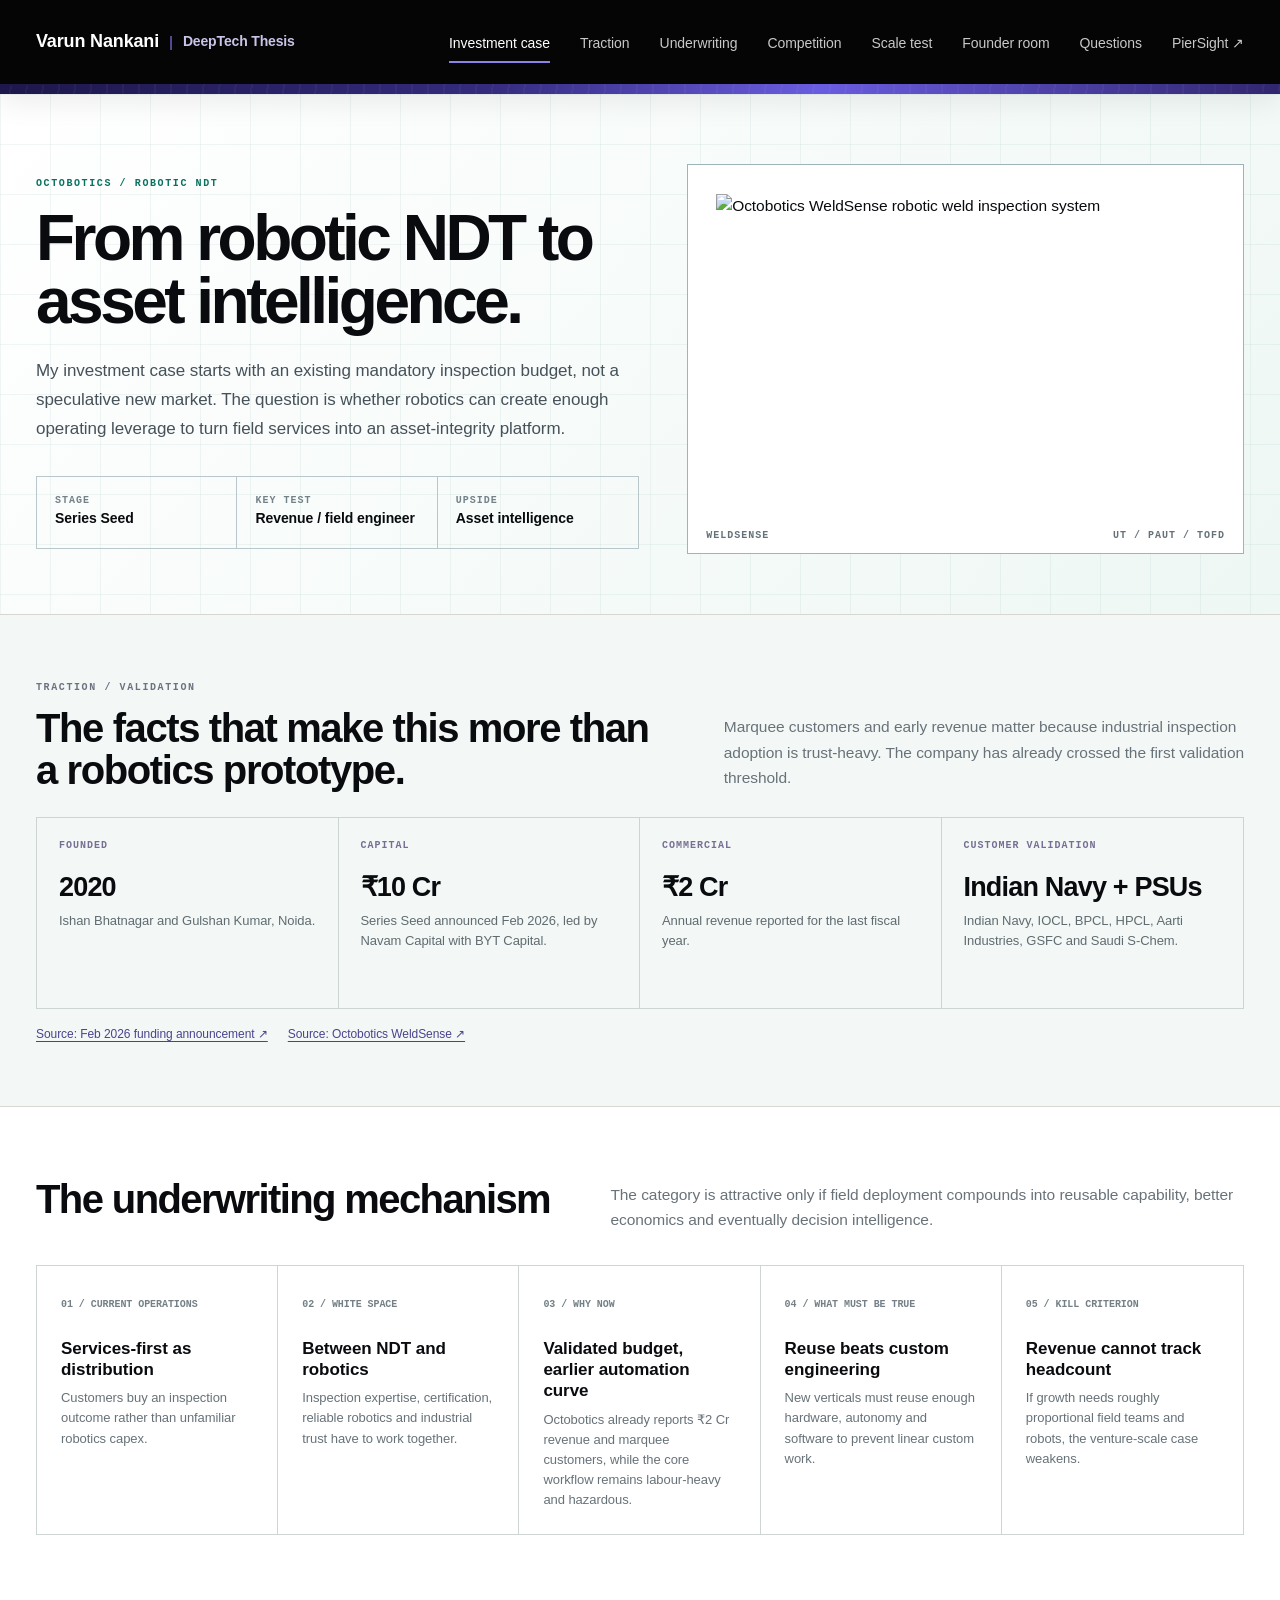
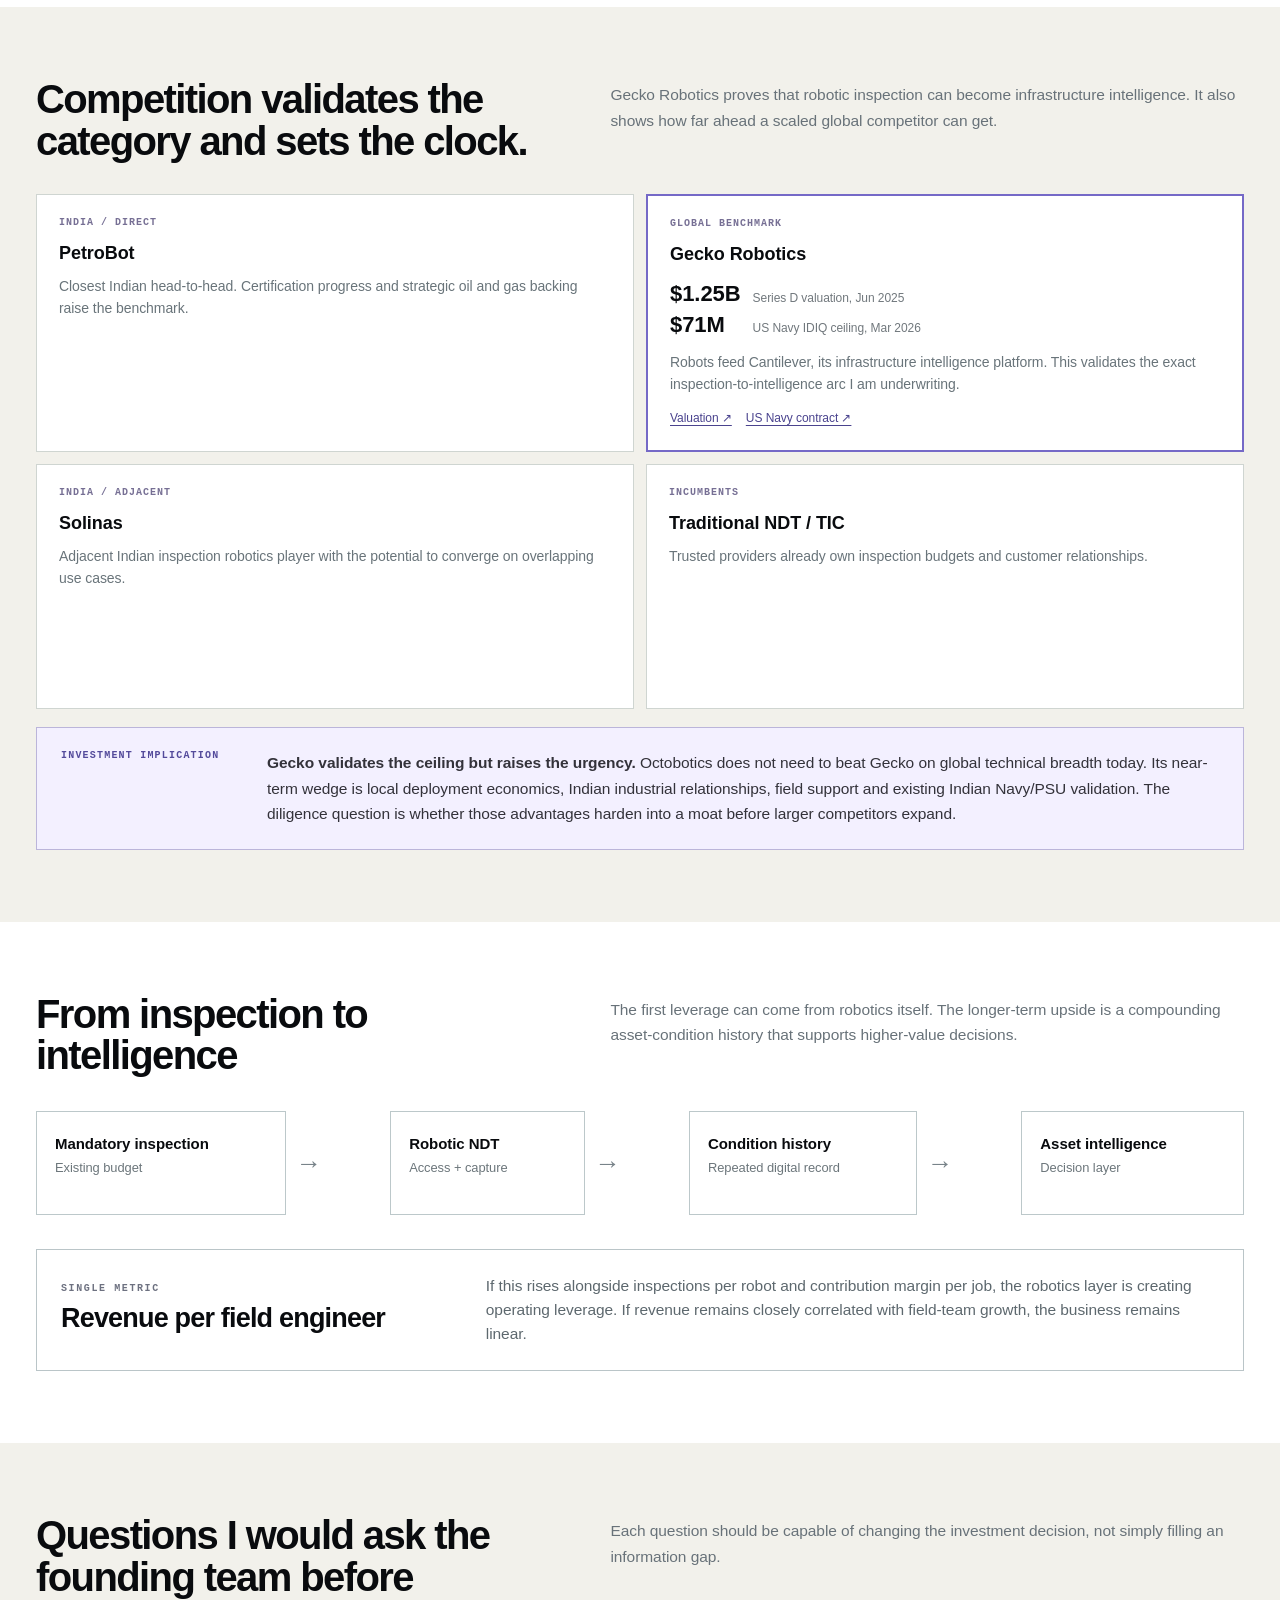
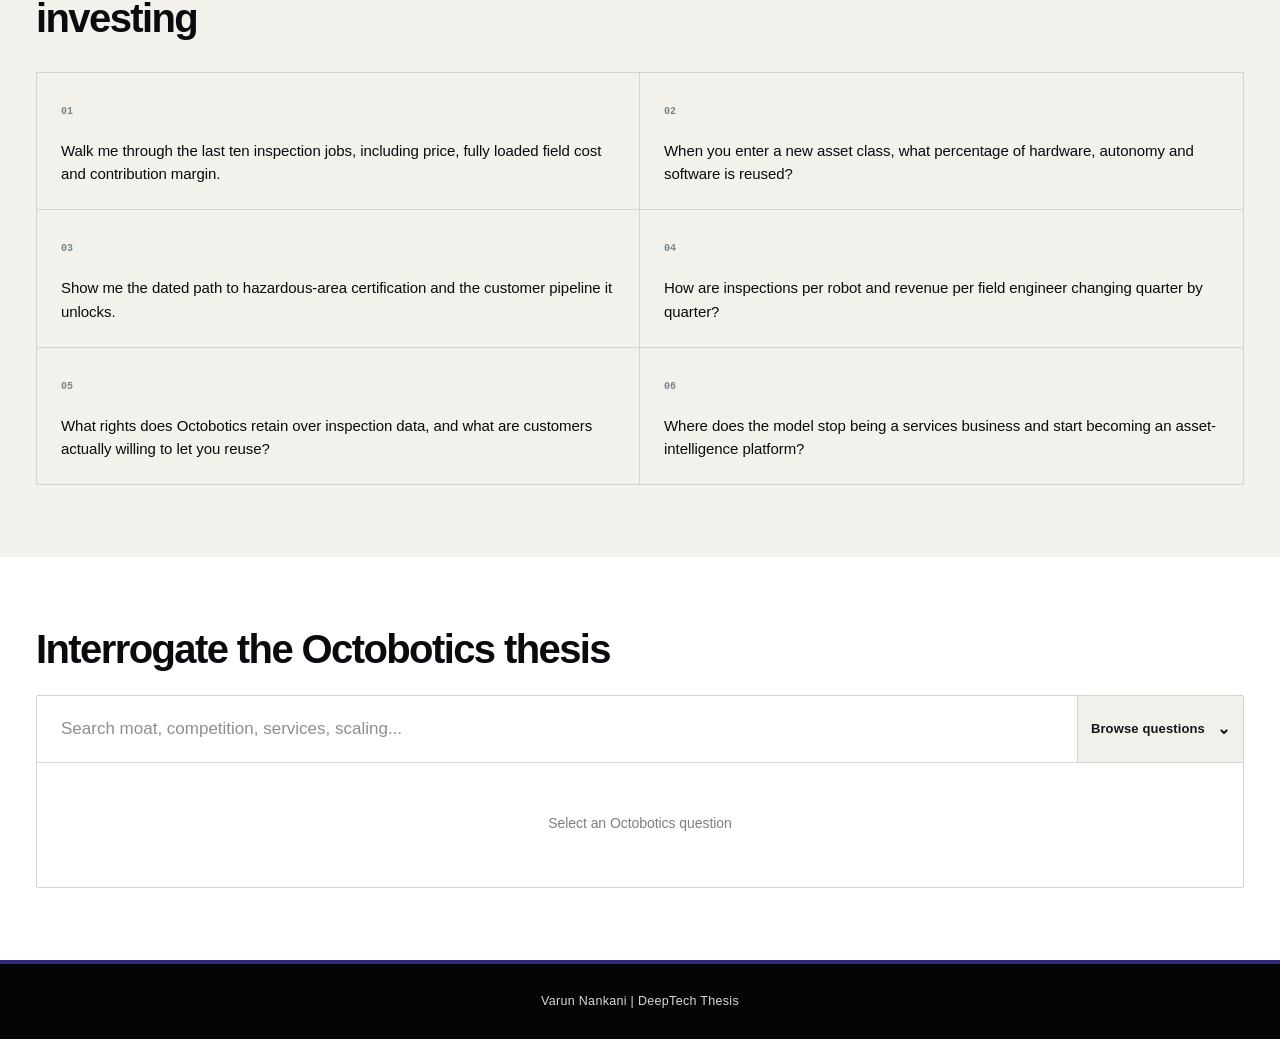
==== octobotics.html @ 7f2cd65d "v1" ====
<!doctype html><html lang="en"><head><meta charset="utf-8"><meta name="viewport" content="width=device-width,initial-scale=1"><title>Octobotics Investment Deep Dive</title><link rel="stylesheet" href="styles.css"></head><body>
<header class="company-nav thesis-nav"><div class="nav-inner"><a class="thesis-brand" href="index.html" aria-label="Homepage"><span class="brand-name">Varun Nankani</span><span class="brand-separator">|</span><span class="brand-subtitle">DeepTech Thesis</span></a><nav class="nav-links"><a href="#case">Investment case</a><a href="#proof">Traction</a><a href="#underwriting">Underwriting</a><a href="#competition">Competition</a><a href="#scale">Scale test</a><a href="#founders">Founder room</a><a href="#questions">Questions</a><a href="piersight.html">PierSight ↗</a></nav></div><div class="thesis-band" aria-hidden="true"></div></header>
<main>
<section class="company-hero octo-hero" id="case"><div class="shell company-hero-grid"><div><span class="eyebrow" style="color:#08715f">OCTOBOTICS / ROBOTIC NDT</span><h1>From robotic NDT to asset intelligence.</h1><p class="lede">My investment case starts with an existing mandatory inspection budget, not a speculative new market. The question is whether robotics can create enough operating leverage to turn field services into an asset-integrity platform.</p><div class="metric-strip"><div><span>STAGE</span><b>Series Seed</b></div><div><span>KEY TEST</span><b>Revenue / field engineer</b></div><div><span>UPSIDE</span><b>Asset intelligence</b></div></div></div><div class="product-stage"><img src="https://static.wixstatic.com/media/86ebd5_840b65d501dd47fcad5c5bcf7dd6f1ea~mv2.jpg/v1/fill/w_900,h_620,al_c,q_90,enc_avif,quality_auto/roller_1_edited.jpg" alt="Octobotics WeldSense robotic weld inspection system"><div class="caption"><span>WELDSENSE</span><span>UT / PAUT / TOFD</span></div></div></div></section>

<section class="proof-section octo-proof" id="proof"><div class="shell"><div class="proof-heading"><div><span class="section-number">TRACTION / VALIDATION</span><h2>The facts that make this more than a robotics prototype.</h2></div><p>Marquee customers and early revenue matter because industrial inspection adoption is trust-heavy. The company has already crossed the first validation threshold.</p></div><div class="proof-grid four"><article><span>FOUNDED</span><strong>2020</strong><p>Ishan Bhatnagar and Gulshan Kumar, Noida.</p></article><article><span>CAPITAL</span><strong>₹10 Cr</strong><p>Series Seed announced Feb 2026, led by Navam Capital with BYT Capital.</p></article><article><span>COMMERCIAL</span><strong>₹2 Cr</strong><p>Annual revenue reported for the last fiscal year.</p></article><article><span>CUSTOMER VALIDATION</span><strong>Indian Navy + PSUs</strong><p>Indian Navy, IOCL, BPCL, HPCL, Aarti Industries, GSFC and Saudi S-Chem.</p></article></div><div class="source-row"><a href="https://www.business-standard.com/content/press-releases-ani/ai-enabled-ndt-robotics-startup-octobotics-raises-rs-10-crore-in-series-seed-funding-to-transform-asset-integrity-across-industries-126020700010_1.html" target="_blank" rel="noreferrer">Source: Feb 2026 funding announcement ↗</a><a href="https://www.octobotics.tech/products/weldsense" target="_blank" rel="noreferrer">Source: Octobotics WeldSense ↗</a></div></div></section>

<section class="content-section" id="underwriting"><div class="shell"><div class="content-head"><h2>The underwriting mechanism</h2><p>The category is attractive only if field deployment compounds into reusable capability, better economics and eventually decision intelligence.</p></div><div class="underwrite-grid"><article><span>01 / CURRENT OPERATIONS</span><h3>Services-first as distribution</h3><p>Customers buy an inspection outcome rather than unfamiliar robotics capex.</p></article><article><span>02 / WHITE SPACE</span><h3>Between NDT and robotics</h3><p>Inspection expertise, certification, reliable robotics and industrial trust have to work together.</p></article><article><span>03 / WHY NOW</span><h3>Validated budget, earlier automation curve</h3><p>Octobotics already reports ₹2 Cr revenue and marquee customers, while the core workflow remains labour-heavy and hazardous.</p></article><article><span>04 / WHAT MUST BE TRUE</span><h3>Reuse beats custom engineering</h3><p>New verticals must reuse enough hardware, autonomy and software to prevent linear custom work.</p></article><article><span>05 / KILL CRITERION</span><h3>Revenue cannot track headcount</h3><p>If growth needs roughly proportional field teams and robots, the venture-scale case weakens.</p></article></div></div></section>

<section class="content-section alt" id="competition"><div class="shell"><div class="content-head"><h2>Competition validates the category and sets the clock.</h2><p>Gecko Robotics proves that robotic inspection can become infrastructure intelligence. It also shows how far ahead a scaled global competitor can get.</p></div><div class="competitor-grid evidence-comps"><article class="competitor-card"><span class="comp-kicker">INDIA / DIRECT</span><h3>PetroBot</h3><p>Closest Indian head-to-head. Certification progress and strategic oil and gas backing raise the benchmark.</p></article><article class="competitor-card featured-comp"><span class="comp-kicker">GLOBAL BENCHMARK</span><h3>Gecko Robotics</h3><div class="comp-stats"><b>$1.25B</b><span>Series D valuation, Jun 2025</span><b>$71M</b><span>US Navy IDIQ ceiling, Mar 2026</span></div><p>Robots feed Cantilever, its infrastructure intelligence platform. This validates the exact inspection-to-intelligence arc I am underwriting.</p><div class="mini-sources"><a href="https://www.geckorobotics.com/news/gecko-reaches-unicorn-status" target="_blank" rel="noreferrer">Valuation ↗</a><a href="https://www.geckorobotics.com/news/navy-idiq" target="_blank" rel="noreferrer">US Navy contract ↗</a></div></article><article class="competitor-card"><span class="comp-kicker">INDIA / ADJACENT</span><h3>Solinas</h3><p>Adjacent Indian inspection robotics player with the potential to converge on overlapping use cases.</p></article><article class="competitor-card"><span class="comp-kicker">INCUMBENTS</span><h3>Traditional NDT / TIC</h3><p>Trusted providers already own inspection budgets and customer relationships.</p></article></div><div class="investment-callout"><span>INVESTMENT IMPLICATION</span><p><b>Gecko validates the ceiling but raises the urgency.</b> Octobotics does not need to beat Gecko on global technical breadth today. Its near-term wedge is local deployment economics, Indian industrial relationships, field support and existing Indian Navy/PSU validation. The diligence question is whether those advantages harden into a moat before larger competitors expand.</p></div></div></section>

<section class="content-section" id="scale"><div class="shell"><div class="content-head"><h2>From inspection to intelligence</h2><p>The first leverage can come from robotics itself. The longer-term upside is a compounding asset-condition history that supports higher-value decisions.</p></div><div class="mechanism"><div class="step"><b>Mandatory inspection</b><small>Existing budget</small></div><div class="arrow">→</div><div class="step"><b>Robotic NDT</b><small>Access + capture</small></div><div class="arrow">→</div><div class="step"><b>Condition history</b><small>Repeated digital record</small></div><div class="arrow">→</div><div class="step"><b>Asset intelligence</b><small>Decision layer</small></div></div><div class="key-metric"><div><span class="section-number">SINGLE METRIC</span><strong>Revenue per field engineer</strong></div><p>If this rises alongside inspections per robot and contribution margin per job, the robotics layer is creating operating leverage. If revenue remains closely correlated with field-team growth, the business remains linear.</p></div></div></section>
<section class="content-section alt" id="founders"><div class="shell"><div class="content-head"><h2>Questions I would ask the founding team before investing</h2><p>Each question should be capable of changing the investment decision, not simply filling an information gap.</p></div><div class="founder-grid"><article><span>01</span><p>Walk me through the last ten inspection jobs, including price, fully loaded field cost and contribution margin.</p></article><article><span>02</span><p>When you enter a new asset class, what percentage of hardware, autonomy and software is reused?</p></article><article><span>03</span><p>Show me the dated path to hazardous-area certification and the customer pipeline it unlocks.</p></article><article><span>04</span><p>How are inspections per robot and revenue per field engineer changing quarter by quarter?</p></article><article><span>05</span><p>What rights does Octobotics retain over inspection data, and what are customers actually willing to let you reuse?</p></article><article><span>06</span><p>Where does the model stop being a services business and start becoming an asset-intelligence platform?</p></article></div></div></section>
<section class="content-section" id="questions"><div class="shell"><div class="company-qa-heading"><h2>Interrogate the Octobotics thesis</h2></div><div class="qa-widget company-qa octo" data-scope="Octobotics"><div class="qa-shell"><div class="qa-search-row"><input class="qa-input" placeholder="Search moat, competition, services, scaling..."><button class="browse-btn" type="button">Browse questions <span>⌄</span></button><div class="qa-dropdown" hidden><div class="qa-tabs"><button class="qa-tab active" data-filter="Octobotics">Octobotics</button></div><div class="qa-options"></div></div></div><div class="answer-panel"><div class="answer-empty">Select an Octobotics question</div></div></div></div></div></section>
</main><footer class="footer thesis-footer"><div class="shell footer-single">Varun Nankani | DeepTech Thesis</div></footer><script src="questions.js"></script><script src="app.js"></script></body></html>
---- styles.css ----
:root{
  --ink:#090b0e;
  --paper:#f5f2ec;
  --white:#ffffff;
  --line:#d8d6d0;
  --muted:#666d73;
  --k-purple:#322a78;
  --k-purple-2:#4b3fb3;
  --k-lilac:#8c82e9;
  --k-black:#050505;
  --octo:#0b8f78;
  --octo-soft:#e0f4ef;
  --pier:#3757d9;
  --pier-soft:#e9edff;
  --dark:#071015;
  --shadow:0 22px 60px rgba(12,11,20,.10)
}
*{box-sizing:border-box}
html{scroll-behavior:smooth}
body{margin:0;font-family:Inter,Arial,sans-serif;color:var(--ink);background:var(--paper);font-size:16px;line-height:1.55}
a{color:inherit;text-decoration:none}
button,input{font:inherit}
.shell{width:min(1240px,calc(100% - 64px));margin:0 auto}

/* Notebook navigation */
.site-nav,.company-nav{position:sticky;top:0;z-index:50;background:var(--k-black);color:#fff;border-bottom:0}
.nav-inner{width:min(1240px,calc(100% - 64px));margin:auto;height:90px;display:flex;align-items:center;justify-content:space-between;gap:30px}
.thesis-brand{display:flex;align-items:center;gap:10px;min-width:max-content;color:#fff;font-weight:800;letter-spacing:-.01em}
.thesis-brand .brand-name{font-size:18px}.thesis-brand .brand-separator{color:#7f73e6;font-weight:500}.thesis-brand .brand-subtitle{font-size:15px;color:#c9c5e8;font-weight:650}
.nav-links{display:flex;gap:34px;align-items:center;font-size:15px;color:rgba(255,255,255,.78)}
.nav-links a{position:relative;padding:33px 0 30px;white-space:nowrap}
.nav-links a:after{content:"";position:absolute;left:0;right:0;bottom:22px;height:2px;background:transparent;transform:scaleX(.35);transition:.2s ease}
.nav-links a:hover,.nav-links a.active{color:#fff}
.nav-links a:hover:after,.nav-links a.active:after{background:#fff;transform:scaleX(1)}
.thesis-band{height:13px;background:linear-gradient(100deg,#211b53 0%,#31266f 30%,#4f43a7 64%,#2e275f 100%);position:relative;overflow:hidden}
.thesis-band:after{content:"";position:absolute;inset:-20px;background:repeating-linear-gradient(97deg,transparent 0 14px,rgba(255,255,255,.035) 14px 16px);transform:rotate(-2deg)}

/* Homepage */
.home-page{background:#fff}
.home-hero{background:var(--k-black);color:#fff;padding:72px 0 88px;position:relative;overflow:hidden}
.home-hero:before{content:"";position:absolute;width:580px;height:580px;right:-250px;top:-220px;border-radius:50%;border:1px solid rgba(151,138,255,.25);box-shadow:0 0 0 100px rgba(74,63,179,.08),0 0 0 210px rgba(74,63,179,.035)}
.home-hero:after{content:"";position:absolute;left:-70px;bottom:-110px;width:440px;height:250px;background:linear-gradient(135deg,rgba(79,67,167,.30),rgba(79,67,167,0));transform:skewX(-22deg)}
.home-hero-inner{position:relative;z-index:2}
.home-hero-copy{display:block;margin-bottom:34px}
.home-hero-copy h1{font-size:72px;line-height:.96;letter-spacing:-.055em;margin:15px 0 0;max-width:760px}
.home-intro{margin:22px 0 0;color:#c6c5cc;font-size:17px;line-height:1.65;max-width:670px}
.eyebrow{font:700 11px/1.2 ui-monospace,SFMono-Regular,Menlo,monospace;letter-spacing:.14em;text-transform:uppercase;color:#b9b1ff}
.thesis-eyebrow{color:#aaa1ff}
.home-thesis-statement{display:grid;grid-template-columns:150px 1fr;gap:30px;align-items:start;border-top:1px solid rgba(255,255,255,.20);border-bottom:1px solid rgba(255,255,255,.20);padding:26px 0;margin:18px 0 28px}
.statement-label{font:700 11px/1.25 ui-monospace,SFMono-Regular,Menlo,monospace;letter-spacing:.14em;color:#aaa1ff}
.home-thesis-statement p{font-size:25px;line-height:1.38;letter-spacing:-.015em;margin:0;max-width:990px}

/* Question explorer */
.qa-shell{background:#fff;color:var(--ink);border:1px solid #cfcdd3;box-shadow:var(--shadow)}
.home-qa .qa-shell{border-color:rgba(255,255,255,.20);box-shadow:0 28px 80px rgba(0,0,0,.30)}
.qa-search-row{display:grid;grid-template-columns:minmax(0,1fr) 174px;position:relative;border-bottom:1px solid var(--line);min-height:64px}
.qa-search-row input{width:100%;border:0;padding:0 22px;font-size:18px;outline:0;background:#fff;color:var(--ink)}
.qa-search-row input::placeholder{color:#8c8e94}
.browse-btn{height:64px;border:0;border-left:1px solid var(--line);background:#f7f5f0;color:#15151a;font-weight:750;font-size:14px;display:flex;justify-content:center;align-items:center;gap:12px;cursor:pointer;transition:background .2s,color .2s}
.browse-btn .chevron,.browse-btn span{font-size:16px;line-height:1}
.browse-btn:hover,.browse-btn.open{background:var(--k-purple);color:#fff}
.qa-dropdown{position:absolute;top:calc(100% + 1px);left:0;right:0;z-index:25;background:#fff;border:1px solid var(--line);box-shadow:0 24px 60px rgba(0,0,0,.18);max-height:440px;overflow:hidden}
.qa-tabs{display:flex;gap:9px;padding:13px 16px;border-bottom:1px solid var(--line);background:#f7f6f2}
.qa-tab{border:1px solid #cac8c2;border-radius:999px;padding:7px 13px;background:#fff;color:#202126;font-size:12px;font-weight:750;cursor:pointer;transition:.18s ease}
.qa-tab[data-filter="Octobotics"]{border-color:#74cbb9;color:#08705f}
.qa-tab[data-filter="PierSight"]{border-color:#9babea;color:#304eba}
.qa-tab:hover{transform:translateY(-1px)}
.qa-tab.active{background:var(--k-black);color:#fff;border-color:var(--k-black)}
.qa-options{max-height:360px;overflow:auto}
.qa-option{display:grid;grid-template-columns:minmax(0,1fr) auto;gap:18px;align-items:center;padding:15px 18px;border-bottom:1px solid #eceae5;cursor:pointer;transition:background .16s ease,padding-left .16s ease}
.qa-option:hover{background:#f1eefb;padding-left:24px}
.qa-question{font-size:14px;font-weight:680;line-height:1.4}
.tags{display:flex;gap:7px;justify-content:flex-end;flex-wrap:wrap}
.tag{border-radius:999px;padding:4px 9px;font-size:10px;font-weight:800;letter-spacing:.08em;text-transform:uppercase;white-space:nowrap}
.tag.octo{background:var(--octo-soft);color:#08715f;border:1px solid #78cbbb}
.tag.pier{background:var(--pier-soft);color:#304ec3;border:1px solid #9dadf2}
.answer-panel{min-height:190px;padding:30px 30px 34px;background:#fff}
.answer-empty{height:120px;display:grid;place-items:center;color:#80848a;text-align:center;font-size:14px}
.answer-card{max-width:980px}
.answer-card h3{font-size:23px;line-height:1.28;margin:0 0 15px;letter-spacing:-.02em}
.answer-card p{font-size:16px;line-height:1.72;margin:0;color:#30343a}
.answer-tags{margin:0 0 14px;justify-content:flex-start}
.no-results{padding:22px;color:var(--muted);font-size:14px}

/* Homepage sections */
.section{padding:86px 0}
.section-head{display:grid;grid-template-columns:1.05fr .95fr;gap:70px;align-items:end;margin-bottom:38px}
.section-number{font:700 11px/1.2 ui-monospace,SFMono-Regular,Menlo,monospace;letter-spacing:.13em;color:#6d7180}
.section-head h2{font-size:48px;line-height:1.02;letter-spacing:-.045em;margin:11px 0 0;max-width:650px}
.section-head p{margin:0 0 3px;color:#636970;max-width:540px;font-size:16px;line-height:1.62}
.thesis-theme{background:#fff}
.thesis-theme .section-number{color:var(--k-purple-2)}
.thesis-grid{display:grid;grid-template-columns:repeat(4,1fr);border:1px solid #dad8d2;background:#fff}
.thesis-box{padding:30px 28px;min-height:270px;border-right:1px solid #dad8d2;transition:transform .22s ease,background .22s ease,color .22s ease,box-shadow .22s ease}
.thesis-box:last-child{border-right:0}
.thesis-box:hover{background:var(--k-purple);color:#fff;transform:translateY(-7px);box-shadow:0 22px 50px rgba(50,42,120,.22);z-index:2}
.thesis-box>span{font:700 11px ui-monospace,SFMono-Regular,Menlo,monospace;color:#7a7883}
.thesis-box h3{font-size:21px;line-height:1.2;margin:42px 0 14px}
.thesis-box p{font-size:14px;line-height:1.58;color:#676b71;margin:0}
.thesis-box:hover p,.thesis-box:hover>span{color:#e5e1ff}
.deep-section{background:#f4f1ea;border-top:1px solid #dedbd3}
.deep-section .section-number{color:#5e5b68}
.deep-grid{display:grid;grid-template-columns:1fr 1fr;gap:20px}
.deep-card{min-height:390px;border:1px solid #d3d0c8;padding:32px;display:flex;flex-direction:column;position:relative;overflow:hidden;box-shadow:0 16px 42px rgba(20,18,28,.06);transition:transform .24s ease,box-shadow .24s ease,border-color .24s ease}
.deep-card:hover{transform:translateY(-7px);box-shadow:0 28px 70px rgba(20,18,28,.14)}
.deep-card.octo{background:linear-gradient(135deg,#fff 0%,#eef7f4 100%)}
.deep-card.octo:hover{border-color:#69bba9}
.deep-card.pier{background:#09151d;color:#fff;border-color:#172b36}
.deep-card.pier:hover{border-color:#6680eb}
.deep-card-top{display:flex;align-items:center;justify-content:space-between;gap:16px;position:relative;z-index:2}
.deep-card-copy{margin-top:auto;margin-bottom:auto;position:relative;z-index:2;padding:45px 0 35px}
.deep-card h3{font-size:44px;line-height:1;letter-spacing:-.045em;margin:0 0 16px}
.deep-card p{max-width:520px;font-size:16px;line-height:1.62;margin:0}
.deep-card .open-link{border-top:1px solid currentColor;padding-top:16px;display:flex;justify-content:space-between;gap:20px;font-weight:750;position:relative;z-index:2}
.deep-card.octo:after{content:"";position:absolute;width:290px;height:290px;border:1px solid rgba(11,143,120,.24);border-radius:50%;right:-88px;top:-80px;box-shadow:0 0 0 58px rgba(11,143,120,.035)}
.deep-card.pier:after{content:"";position:absolute;width:330px;height:330px;border:1px solid rgba(98,128,235,.35);border-radius:50%;right:-90px;top:-115px;box-shadow:0 0 0 76px rgba(98,128,235,.04)}

/* Company pages */
.company-hero{padding:76px 0 64px;background:#fff;border-bottom:1px solid var(--line)}
.company-hero-grid{display:grid;grid-template-columns:1.04fr .96fr;gap:48px;align-items:center}
.company-hero h1{font-size:58px;line-height:.98;letter-spacing:-.055em;margin:14px 0 24px}
.company-hero .lede{font-size:18px;line-height:1.7;color:#465159}
.metric-strip{display:grid;grid-template-columns:repeat(3,1fr);border:1px solid #bac7ca;margin-top:32px}
.metric-strip div{padding:18px;border-right:1px solid #bac7ca;transition:background .2s ease}
.metric-strip div:last-child{border-right:0}
.metric-strip div:hover{background:rgba(255,255,255,.72)}
.metric-strip span{display:block;font:700 10px ui-monospace,SFMono-Regular,Menlo,monospace;letter-spacing:.1em;color:#738188}
.metric-strip b{font-size:14px}
.octo-hero{background:linear-gradient(130deg,#fff,#eef7f4);position:relative;overflow:hidden}
.octo-hero:before{content:"";position:absolute;inset:0;background-image:linear-gradient(rgba(20,111,98,.06) 1px,transparent 1px),linear-gradient(90deg,rgba(20,111,98,.06) 1px,transparent 1px);background-size:50px 50px}
.octo-hero .company-hero-grid{position:relative;z-index:1}
.product-stage{background:#fff;border:1px solid #9fb3b8;min-height:390px;padding:28px;display:grid;place-items:center;position:relative;overflow:hidden}
.product-stage img{width:100%;height:330px;object-fit:contain;object-position:center;filter:saturate(.94)}
.product-stage .caption{position:absolute;left:18px;right:18px;bottom:12px;display:flex;justify-content:space-between;font:700 10px ui-monospace,SFMono-Regular,Menlo,monospace;letter-spacing:.1em;color:#647178}
.pier-hero{background:#07141c;color:#fff;position:relative;overflow:hidden}
.pier-hero:before{content:"";position:absolute;inset:0;background-image:linear-gradient(rgba(255,255,255,.035) 1px,transparent 1px),linear-gradient(90deg,rgba(255,255,255,.035) 1px,transparent 1px);background-size:52px 52px}
.pier-orbit{height:390px;position:relative}
.pier-orbit:before,.pier-orbit:after{content:"";position:absolute;border:1px solid rgba(70,194,255,.38);border-radius:50%;inset:12%}
.pier-orbit:after{inset:28%;box-shadow:0 0 70px rgba(49,87,255,.18)}
.pier-orbit .dot{position:absolute;width:14px;height:14px;border-radius:50%;background:#63d5ff;left:28%;top:36%;box-shadow:0 0 22px #63d5ff}
.content-section{padding:72px 0;background:#fff}
.content-section.alt{background:#f2f1eb}
.content-section.dark{background:#0b1114;color:#fff}
.content-head{display:grid;grid-template-columns:.9fr 1.1fr;gap:56px;align-items:start;margin-bottom:32px}
.content-head h2,.company-qa-heading h2{font-size:40px;line-height:1.04;letter-spacing:-.04em;margin:0}
.content-head p{margin:3px 0 0;color:#687279;line-height:1.65}
.dark .content-head p{color:#b3bfc5}
.underwrite-grid{display:grid;grid-template-columns:repeat(5,1fr);border:1px solid #cfd5d1}
.underwrite-grid article{padding:24px;min-height:220px;border-right:1px solid #cfd5d1;transition:transform .2s ease,background .2s ease,box-shadow .2s ease}
.underwrite-grid article:last-child{border-right:0}
.underwrite-grid article:hover{transform:translateY(-5px);background:#f4f8f7;box-shadow:0 18px 42px rgba(8,16,19,.10);z-index:2}
.underwrite-grid span{font:700 10px ui-monospace,SFMono-Regular,Menlo,monospace;color:#748086}
.underwrite-grid h3{font-size:17px;line-height:1.25;margin:24px 0 8px}
.underwrite-grid p{font-size:13px;color:#677278;margin:0}
.dark .underwrite-grid{border-color:#344047}
.dark .underwrite-grid article{border-color:#344047}
.dark .underwrite-grid article:hover{background:#111d23;box-shadow:0 18px 42px rgba(0,0,0,.28)}
.dark .underwrite-grid p{color:#b7c1c6}
.competitor-grid{display:grid;grid-template-columns:repeat(2,1fr);gap:12px}
.competitor-card{border:1px solid #cfd5d1;padding:22px;background:#fff;transition:transform .2s ease,border-color .2s ease,box-shadow .2s ease}
.competitor-card:hover{transform:translateY(-4px);border-color:#9995ab;box-shadow:0 16px 38px rgba(10,12,15,.10)}
.competitor-card h3{margin:0 0 8px;font-size:18px}
.competitor-card p{margin:0;color:#69747a;font-size:14px}
.mechanism{display:grid;grid-template-columns:repeat(7,auto);align-items:center;gap:10px;margin:34px 0}
.mechanism .step{border:1px solid #bcc8ca;background:#fff;padding:20px 18px;min-height:104px;transition:transform .2s ease,box-shadow .2s ease,border-color .2s ease}
.mechanism .step:hover{transform:translateY(-4px);box-shadow:0 15px 35px rgba(8,16,19,.10);border-color:#8ca1a6}
.mechanism .step b{display:block;font-size:15px}
.mechanism .step small{color:#6c767b}
.mechanism .arrow{font-size:26px;color:#788389}
.key-metric{display:grid;grid-template-columns:.7fr 1.3fr;gap:30px;border:1px solid #bac5c8;padding:24px;background:#fff}
.key-metric strong{display:block;font-size:27px;letter-spacing:-.03em}
.key-metric p{margin:0;color:#5d686e}
.founder-grid{display:grid;grid-template-columns:repeat(2,1fr);border:1px solid #cfd5d1}
.founder-grid article{padding:24px;border-right:1px solid #cfd5d1;border-bottom:1px solid #cfd5d1;min-height:135px;transition:background .2s ease,transform .2s ease,box-shadow .2s ease}
.founder-grid article:hover{background:#f4f1fb;transform:translateY(-3px);box-shadow:0 14px 34px rgba(23,20,42,.08);z-index:2}
.founder-grid article:nth-child(2n){border-right:0}
.founder-grid article:nth-last-child(-n+2){border-bottom:0}
.founder-grid span{font:700 10px ui-monospace,SFMono-Regular,Menlo,monospace;color:#7a858a}
.founder-grid p{margin:18px 0 0;font-size:15px}
.company-qa-heading{margin-bottom:24px}
.company-qa{margin-top:0}
.company-qa .qa-shell{margin-top:0;border:1px solid #cfd5d1;box-shadow:none}
.dark .company-qa .qa-shell{border-color:#344047}

/* Footer */
.footer{padding:30px 0;border-top:1px solid var(--line);font-size:13px;color:#666a70;background:#f4f1ea}
.thesis-footer{background:var(--k-black);color:#d8d7dd;border-top:3px solid var(--k-purple)}
.footer-single{text-align:center;letter-spacing:.01em}

@media(max-width:980px){
  .nav-inner{height:auto;min-height:82px;flex-wrap:wrap;padding:14px 0}.nav-links{gap:18px;font-size:12px;overflow:auto}.nav-links a{padding:10px 0 13px}.nav-links a:after{bottom:5px}
  .home-hero-copy,.section-head,.company-hero-grid,.content-head{grid-template-columns:1fr;gap:26px}.home-intro{justify-self:start}.home-hero-copy h1{font-size:54px}.home-thesis-statement{grid-template-columns:1fr}.thesis-grid,.underwrite-grid{grid-template-columns:1fr}.thesis-box,.underwrite-grid article{border-right:0;border-bottom:1px solid var(--line)}.thesis-box:last-child,.underwrite-grid article:last-child{border-bottom:0}.deep-grid{grid-template-columns:1fr}.company-hero h1{font-size:46px}.mechanism{grid-template-columns:1fr}.mechanism .arrow{transform:rotate(90deg);justify-self:center}.key-metric{grid-template-columns:1fr}
}
@media(max-width:700px){
  .shell,.nav-inner{width:min(100% - 32px,1240px)}.thesis-brand .brand-name{font-size:16px}.thesis-brand .brand-subtitle{font-size:13px}.home-hero{padding:52px 0 64px}.home-hero-copy h1{font-size:46px}.home-thesis-statement p{font-size:20px}.qa-search-row{grid-template-columns:1fr 128px}.browse-btn{font-size:12px}.section{padding:64px 0}.section-head h2{font-size:39px}.deep-card h3{font-size:36px}.founder-grid{grid-template-columns:1fr}.founder-grid article,.founder-grid article:nth-child(2n),.founder-grid article:nth-last-child(-n+2){border-right:0;border-bottom:1px solid #cfd5d1}.founder-grid article:last-child{border-bottom:0}.metric-strip{grid-template-columns:1fr}.metric-strip div{border-right:0;border-bottom:1px solid #bac7ca}.metric-strip div:last-child{border-bottom:0}
}


/* V10 homepage compare layer */
.home-compare-grid{display:grid;grid-template-columns:1fr 1fr;gap:20px;margin-top:24px}
.home-company-card{border:1px solid #d8d6d0;background:#fff;overflow:visible;transition:transform .22s ease,box-shadow .22s ease,border-color .22s ease}
.home-company-card:hover{transform:translateY(-6px);box-shadow:0 18px 42px rgba(8,16,19,.10)}
.home-company-card.octo-card{background:linear-gradient(180deg,#ffffff 0%,#f3fbf8 100%);border-color:#c7ddd7}
.home-company-card.pier-card{background:linear-gradient(180deg,#0d1820 0%,#101f28 100%);border-color:#324650;color:#fff}
.home-company-head{padding:24px 24px 0}
.home-company-head h3{font-size:28px;line-height:1.08;letter-spacing:-.03em;margin:14px 0 10px}
.home-company-head p{margin:0 0 22px;color:#687177;font-size:14px;line-height:1.6;max-width:540px}
.pier-card .home-company-head p{color:#b9c6cd}
.rubric-grid{display:grid;grid-template-columns:repeat(3,1fr);border-top:1px solid rgba(0,0,0,.08)}
.rubric-grid>div{padding:22px 24px;border-right:1px solid rgba(0,0,0,.08);transition:background .2s ease,transform .2s ease}
.rubric-grid>div:last-child{border-right:0}
.octo-card .rubric-grid>div:hover{background:#eaf7f2;transform:translateY(-2px)}
.pier-card .rubric-grid{border-top-color:#31454e}
.pier-card .rubric-grid>div{border-right-color:#31454e}
.pier-card .rubric-grid>div:hover{background:#132630;transform:translateY(-2px)}
.rubric-grid span,.evidence-ribbon span,.proof-grid span,.comp-kicker,.dated-grid>article>span{display:block;font:700 10px ui-monospace,SFMono-Regular,Menlo,monospace;letter-spacing:.10em;color:#766f94;text-transform:uppercase}
.pier-card .rubric-grid span{color:#78dbff}
.octo-card .rubric-grid span{color:#0b8f78}
.rubric-grid b{display:block;font-size:23px;line-height:1.15;margin:10px 0 8px;letter-spacing:-.025em}
.rubric-grid small{display:block;font-size:13px;line-height:1.5;color:#697077}
.pier-card .rubric-grid small{color:#c0c9cf}

/* V9 diligence evidence layer */
.evidence-ribbon{display:grid;grid-template-columns:repeat(3,1fr);margin-top:22px;border:1px solid #d8d6d0;background:#fbfaf7}
.evidence-ribbon>div{padding:18px 20px;border-right:1px solid #d8d6d0;border-bottom:1px solid #d8d6d0;transition:.2s ease}
.evidence-ribbon>div:nth-child(3n){border-right:0}.evidence-ribbon>div:nth-last-child(-n+3){border-bottom:0}
.evidence-ribbon>div:hover{background:#f0edff;transform:translateY(-3px);box-shadow:0 12px 30px rgba(50,42,120,.10);z-index:2}
.evidence-ribbon span,.proof-grid span,.comp-kicker,.dated-grid>article>span{display:block;font:700 10px ui-monospace,SFMono-Regular,Menlo,monospace;letter-spacing:.10em;color:#766f94}
.evidence-ribbon b{display:block;font-size:18px;margin:5px 0 2px}.evidence-ribbon small{color:#6a6e74;font-size:12px}
.deep-proof{display:flex;gap:8px;flex-wrap:wrap;margin:0 0 20px;position:relative;z-index:2}
.deep-proof span{font-size:11px;border:1px solid currentColor;padding:6px 9px;opacity:.88}.deep-proof b{font-weight:850}
.proof-section{padding:58px 0 62px;background:#f8f7f3;border-bottom:1px solid #d9d7d2}
.pier-proof{background:#0e1820;color:#fff;border-color:#293842}.octo-proof{background:#f3f8f6}
.proof-heading{display:grid;grid-template-columns:1.1fr .9fr;gap:52px;align-items:end;margin-bottom:26px}
.proof-heading h2{font-size:38px;line-height:1.05;letter-spacing:-.035em;margin:10px 0 0}.proof-heading p{margin:0;color:#687279;line-height:1.65}.pier-proof .proof-heading p{color:#b9c7ce}
.proof-grid{display:grid;border:1px solid #cdd5d1}.proof-grid.four{grid-template-columns:repeat(4,1fr)}.proof-grid.five{grid-template-columns:repeat(5,1fr)}
.proof-grid article{padding:22px;min-height:190px;border-right:1px solid #cdd5d1;transition:.2s ease}.proof-grid article:last-child{border-right:0}.proof-grid article:hover{transform:translateY(-5px);background:#fff;box-shadow:0 18px 42px rgba(8,16,19,.10);z-index:2}
.proof-grid strong{display:block;font-size:28px;line-height:1.05;margin:22px 0 10px;letter-spacing:-.03em}.proof-grid p{font-size:13px;line-height:1.5;color:#606b70;margin:0}
.pier-proof .proof-grid{border-color:#34464f}.pier-proof .proof-grid article{border-color:#34464f}.pier-proof .proof-grid article:hover{background:#13242d}.pier-proof .proof-grid p{color:#b7c5cb}.pier-proof .proof-grid span{color:#64d8ff}
.source-row{display:flex;gap:20px;flex-wrap:wrap;margin-top:16px}.source-row a,.mini-sources a,.dated-grid a,.target-panel>a{font-size:12px;text-decoration:underline;text-underline-offset:3px;color:#4a438e}.pier-proof .source-row a{color:#7ddfff}
.evidence-comps .competitor-card{min-height:245px}.featured-comp{border-width:2px;border-color:#7569c7}.comp-kicker{margin-bottom:12px}.comp-stats{display:grid;grid-template-columns:auto 1fr;gap:4px 12px;margin:12px 0 14px}.comp-stats b{font-size:22px;line-height:1.2}.comp-stats span{font-size:12px;color:#71787d;align-self:end}.mini-sources{display:flex;gap:14px;flex-wrap:wrap;margin-top:14px}
.investment-callout{margin-top:18px;border:1px solid #bbb5da;background:#f3f0ff;padding:22px 24px;display:grid;grid-template-columns:180px 1fr;gap:26px}.investment-callout span{font:700 10px ui-monospace,SFMono-Regular,Menlo,monospace;letter-spacing:.12em;color:#534a9b}.investment-callout p{margin:0;line-height:1.65;color:#33323a}
.policy-section{background:#f6f4ef}.dated-grid{display:grid;grid-template-columns:repeat(4,1fr);border:1px solid #d4d1c9}.dated-grid article{padding:24px;border-right:1px solid #d4d1c9;min-height:250px;transition:.2s ease}.dated-grid article:last-child{border-right:0}.dated-grid article:hover{transform:translateY(-5px);background:#fff;box-shadow:0 18px 42px rgba(8,16,19,.09);z-index:2}.dated-grid h3{font-size:18px;line-height:1.25;margin:25px 0 9px}.dated-grid p{font-size:13px;color:#626b71;line-height:1.55}.dated-grid a{display:inline-block;margin-top:10px}
.target-panel{margin-top:20px;background:#09151d;color:#fff;padding:25px 27px;display:grid;grid-template-columns:1fr 1.4fr auto;gap:28px;align-items:center}.target-panel h3{margin:7px 0 0;font-size:20px}.target-stats{display:grid;grid-template-columns:repeat(4,1fr);gap:10px}.target-stats span{font-size:11px;color:#bdd0d9;border-left:1px solid #39505a;padding-left:12px}.target-stats b{display:block;font-size:22px;color:#fff}.target-panel>a{color:#75ddff;white-space:nowrap}
@media(max-width:980px){.home-compare-grid{grid-template-columns:1fr}.rubric-grid{grid-template-columns:1fr 1fr 1fr}.evidence-ribbon{grid-template-columns:1fr 1fr}.evidence-ribbon>div:nth-child(3n){border-right:1px solid #d8d6d0}.evidence-ribbon>div:nth-child(2n){border-right:0}.evidence-ribbon>div:nth-last-child(-n+3){border-bottom:1px solid #d8d6d0}.evidence-ribbon>div:nth-last-child(-n+2){border-bottom:0}.proof-heading{grid-template-columns:1fr}.proof-grid.four,.proof-grid.five,.dated-grid{grid-template-columns:1fr 1fr}.proof-grid article,.dated-grid article{border-bottom:1px solid #cdd5d1}.proof-grid article:nth-child(2n),.dated-grid article:nth-child(2n){border-right:0}.target-panel{grid-template-columns:1fr}.investment-callout{grid-template-columns:1fr}}
@media(max-width:700px){.home-compare-grid,.evidence-ribbon,.proof-grid.four,.proof-grid.five,.dated-grid{grid-template-columns:1fr}.rubric-grid{grid-template-columns:1fr}.evidence-ribbon>div,.evidence-ribbon>div:nth-child(2n),.evidence-ribbon>div:nth-child(3n),.proof-grid article,.dated-grid article{border-right:0}.evidence-ribbon>div:nth-last-child(-n+2){border-bottom:1px solid #d8d6d0}.evidence-ribbon>div:last-child,.proof-grid article:last-child,.dated-grid article:last-child{border-bottom:0}.target-stats{grid-template-columns:1fr 1fr}.proof-heading h2{font-size:32px}}

/* V11 visual polish */
:root{
  --k-purple-deep:#211a55;
  --k-purple-glow:#6557d8;
  --k-cream:#f6f3ed;
  --octo-deep:#086c5c;
  --pier-cyan:#6bd8ff;
}

body{font-size:15.5px;letter-spacing:-.004em}
.shell{width:min(1280px,calc(100% - 72px))}

/* Navigation refinement */
.site-nav,.company-nav{box-shadow:0 8px 28px rgba(0,0,0,.08)}
.nav-inner{width:min(1280px,calc(100% - 72px));height:84px}
.thesis-brand .brand-name{font-size:18px}.thesis-brand .brand-subtitle{font-size:14px}
.nav-links{gap:30px;font-size:14px}
.nav-links a{padding:30px 0 27px}
.nav-links a:after{bottom:18px;height:2px;background:transparent}
.nav-links a:hover:after,.nav-links a.active:after{background:var(--k-lilac)}
.thesis-band{height:10px;background:linear-gradient(95deg,#1d174b 0%,#342b7d 38%,#6a5ce0 64%,#30266e 100%)}

/* Hero refinement */
.home-hero{padding:68px 0 78px;background:
  radial-gradient(circle at 86% 15%,rgba(104,88,221,.20),transparent 24%),
  radial-gradient(circle at 8% 95%,rgba(68,54,156,.16),transparent 28%),
  #050505}
.home-hero:before{width:520px;height:520px;right:-210px;top:-220px;border-color:rgba(170,160,255,.20);box-shadow:0 0 0 92px rgba(74,63,179,.06),0 0 0 190px rgba(74,63,179,.025)}
.home-hero:after{opacity:.55}
.home-hero-copy{margin-bottom:30px;max-width:900px}
.home-hero-copy h1{font-size:clamp(56px,6vw,82px);line-height:.94;letter-spacing:-.06em;margin-top:18px}
.home-intro{font-size:16px;max-width:720px;color:#c8c6d0;line-height:1.68}
.eyebrow{font-size:10px;letter-spacing:.16em}
.home-thesis-statement{grid-template-columns:140px 1fr;padding:23px 0;margin:12px 0 26px;border-color:rgba(255,255,255,.16)}
.home-thesis-statement p{font-size:24px;line-height:1.4;max-width:1030px}
.statement-label{padding-top:5px;color:#b8b0ff}

/* Question explorer feels like an investment console */
.home-qa{position:relative}
.home-qa:before{content:"";position:absolute;inset:-1px;border:1px solid rgba(160,148,255,.20);pointer-events:none;transform:translate(7px,7px);z-index:-1}
.qa-shell{border-radius:2px}
.home-qa .qa-shell{box-shadow:0 26px 72px rgba(0,0,0,.32)}
.qa-search-row{grid-template-columns:minmax(0,1fr) 166px;min-height:66px}
.qa-search-row input{font-size:17px;padding:0 24px}
.browse-btn{height:66px;background:#f2f0eb;font-size:13px;letter-spacing:.01em}
.browse-btn:hover,.browse-btn.open{background:var(--k-purple);color:#fff}
.qa-dropdown{border-top:0;box-shadow:0 30px 70px rgba(0,0,0,.22)}
.qa-option{padding:14px 18px}
.qa-option:hover{background:#f1eefb;padding-left:22px}
.answer-panel{min-height:120px;padding:26px 28px 28px}
.answer-empty{height:70px;color:#7d7f86}
.answer-card h3{font-size:22px}
.answer-card p{font-size:15px}

/* Section hierarchy */
.section{padding:82px 0}
.section-head{grid-template-columns:1.1fr .9fr;gap:90px;margin-bottom:34px}
.section-number{font-size:10px;letter-spacing:.16em}
.section-head h2{font-size:clamp(42px,4vw,54px);line-height:.98;max-width:720px}
.section-head p{font-size:15px;line-height:1.68;max-width:520px}
.thesis-theme{position:relative;overflow:hidden}
.thesis-theme:before{content:"";position:absolute;right:-160px;top:80px;width:420px;height:420px;border:1px solid rgba(75,63,179,.07);border-radius:50%;box-shadow:0 0 0 74px rgba(75,63,179,.025)}

/* Common thesis cards */
.thesis-grid{position:relative;z-index:2;border-color:#d7d4cc;box-shadow:0 16px 44px rgba(24,20,42,.035)}
.thesis-box{padding:28px 27px;min-height:255px;position:relative;overflow:hidden;isolation:isolate}
.thesis-box:after{content:"";position:absolute;left:0;bottom:0;width:100%;height:4px;background:var(--k-purple);transform:scaleX(0);transform-origin:left;transition:transform .24s ease;z-index:-1}
.thesis-box:hover{background:#30286f;transform:translateY(-6px);box-shadow:0 20px 46px rgba(50,42,120,.20)}
.thesis-box:hover:after{transform:scaleX(1)}
.thesis-box h3{font-size:20px;margin:38px 0 13px}
.thesis-box p{font-size:13.5px;line-height:1.62}

/* Two-company comparison, same rubric and distinct identities */
.home-compare-grid{gap:18px;margin-top:28px;align-items:stretch}
.home-company-card{position:relative;box-shadow:0 14px 34px rgba(17,17,25,.055);display:flex;flex-direction:column;min-width:0}
.home-company-card:before{content:"";position:absolute;left:0;top:0;bottom:0;width:5px;transition:width .22s ease}
.home-company-card.octo-card:before{background:var(--octo)}
.home-company-card.pier-card:before{background:var(--pier-cyan)}
.home-company-card:hover:before{width:9px}
.home-company-card:hover{transform:translateY(-7px)}
.home-company-card.octo-card:hover{box-shadow:0 24px 58px rgba(8,108,92,.13);border-color:#a9d5ca}
.home-company-card.pier-card:hover{box-shadow:0 24px 58px rgba(7,20,31,.24);border-color:#527187}
.home-company-head{padding:27px 28px 22px 31px}
.home-company-head h3{font-size:29px;line-height:1.04;margin:14px 0 10px;max-width:460px}
.home-company-head p{font-size:13px;max-width:520px}
.octo-card .home-company-head p{color:#59666a}
.rubric-grid{grid-template-columns:repeat(3,minmax(0,1fr));height:auto;align-items:stretch}
.rubric-grid>div{padding:22px 23px 24px;display:flex;flex-direction:column;min-height:0;overflow-wrap:anywhere;word-break:normal}
.rubric-grid span{font-size:9px;letter-spacing:.14em}
.rubric-grid b{font-size:21px;line-height:1.16;margin:11px 0 8px}
.rubric-grid small{margin-top:10px;font-size:12px;line-height:1.5;overflow-wrap:anywhere}
.octo-card .tag.octo{background:#dff4ee;color:#08705f;border-color:#68bca9}
.pier-card .tag.pier{background:#12293a;color:#8be1ff;border-color:#345c72}

/* Deep-dive choices */
.deep-section{background:linear-gradient(180deg,#f4f1ea 0%,#f7f5f0 100%)}
.deep-grid{gap:18px}
.deep-card{min-height:410px;padding:32px 34px;box-shadow:0 14px 38px rgba(20,18,28,.055)}
.deep-card:before{content:"";position:absolute;left:0;right:0;bottom:0;height:5px;transform:scaleX(.18);transform-origin:left;transition:transform .24s ease}
.deep-card.octo:before{background:var(--octo)}
.deep-card.pier:before{background:var(--pier-cyan)}
.deep-card:hover:before{transform:scaleX(1)}
.deep-card:hover{transform:translateY(-8px)}
.deep-card-copy{padding:50px 0 28px}
.deep-card h3{font-size:46px}
.deep-card p{font-size:15px;line-height:1.66}
.deep-proof{margin-bottom:22px}
.deep-proof span{padding:6px 10px;font-size:10px;background:rgba(255,255,255,.42)}
.deep-card.pier .deep-proof span{background:rgba(255,255,255,.04)}
.open-link{font-size:14px}

/* Company pages receive the same finishing system */
.company-hero{padding:70px 0 60px}
.company-hero h1{font-size:clamp(48px,5vw,64px)}
.company-hero .lede{font-size:17px}
.metric-strip div,.proof-grid article,.underwrite-grid article,.competitor-card,.founder-grid article,.mechanism .step{transition:transform .2s ease,box-shadow .2s ease,background .2s ease,border-color .2s ease}
.metric-strip div:hover,.proof-grid article:hover,.underwrite-grid article:hover,.competitor-card:hover,.founder-grid article:hover,.mechanism .step:hover{transform:translateY(-4px)}
.proof-heading h2{font-size:40px}
.proof-grid strong{font-size:27px}

/* Footer */
.thesis-footer{padding:28px 0;border-top:4px solid var(--k-purple);font-size:12.5px}
.footer-single{letter-spacing:.025em}

@media(max-width:980px){
  .shell,.nav-inner{width:min(100% - 44px,1280px)}
  .home-company-card{min-height:auto}
  .home-company-head{min-height:0}
  .rubric-grid{height:auto}
}
@media(max-width:700px){
  .shell,.nav-inner{width:min(100% - 28px,1280px)}
  .home-hero-copy h1{font-size:48px}
  .home-thesis-statement{grid-template-columns:1fr;gap:10px}
  .home-thesis-statement p{font-size:20px}
  .qa-search-row{grid-template-columns:minmax(0,1fr) 122px}
  .browse-btn{font-size:11px}
  .section{padding:60px 0}
  .section-head{gap:22px}
  .section-head h2{font-size:38px}
  .home-company-head h3{font-size:25px}
  .rubric-grid>div{min-height:0;border-right:0;border-bottom:1px solid rgba(0,0,0,.08)}
  .pier-card .rubric-grid>div{border-bottom-color:#31454e}
  .rubric-grid>div:last-child{border-bottom:0}
  .deep-card h3{font-size:36px}
}
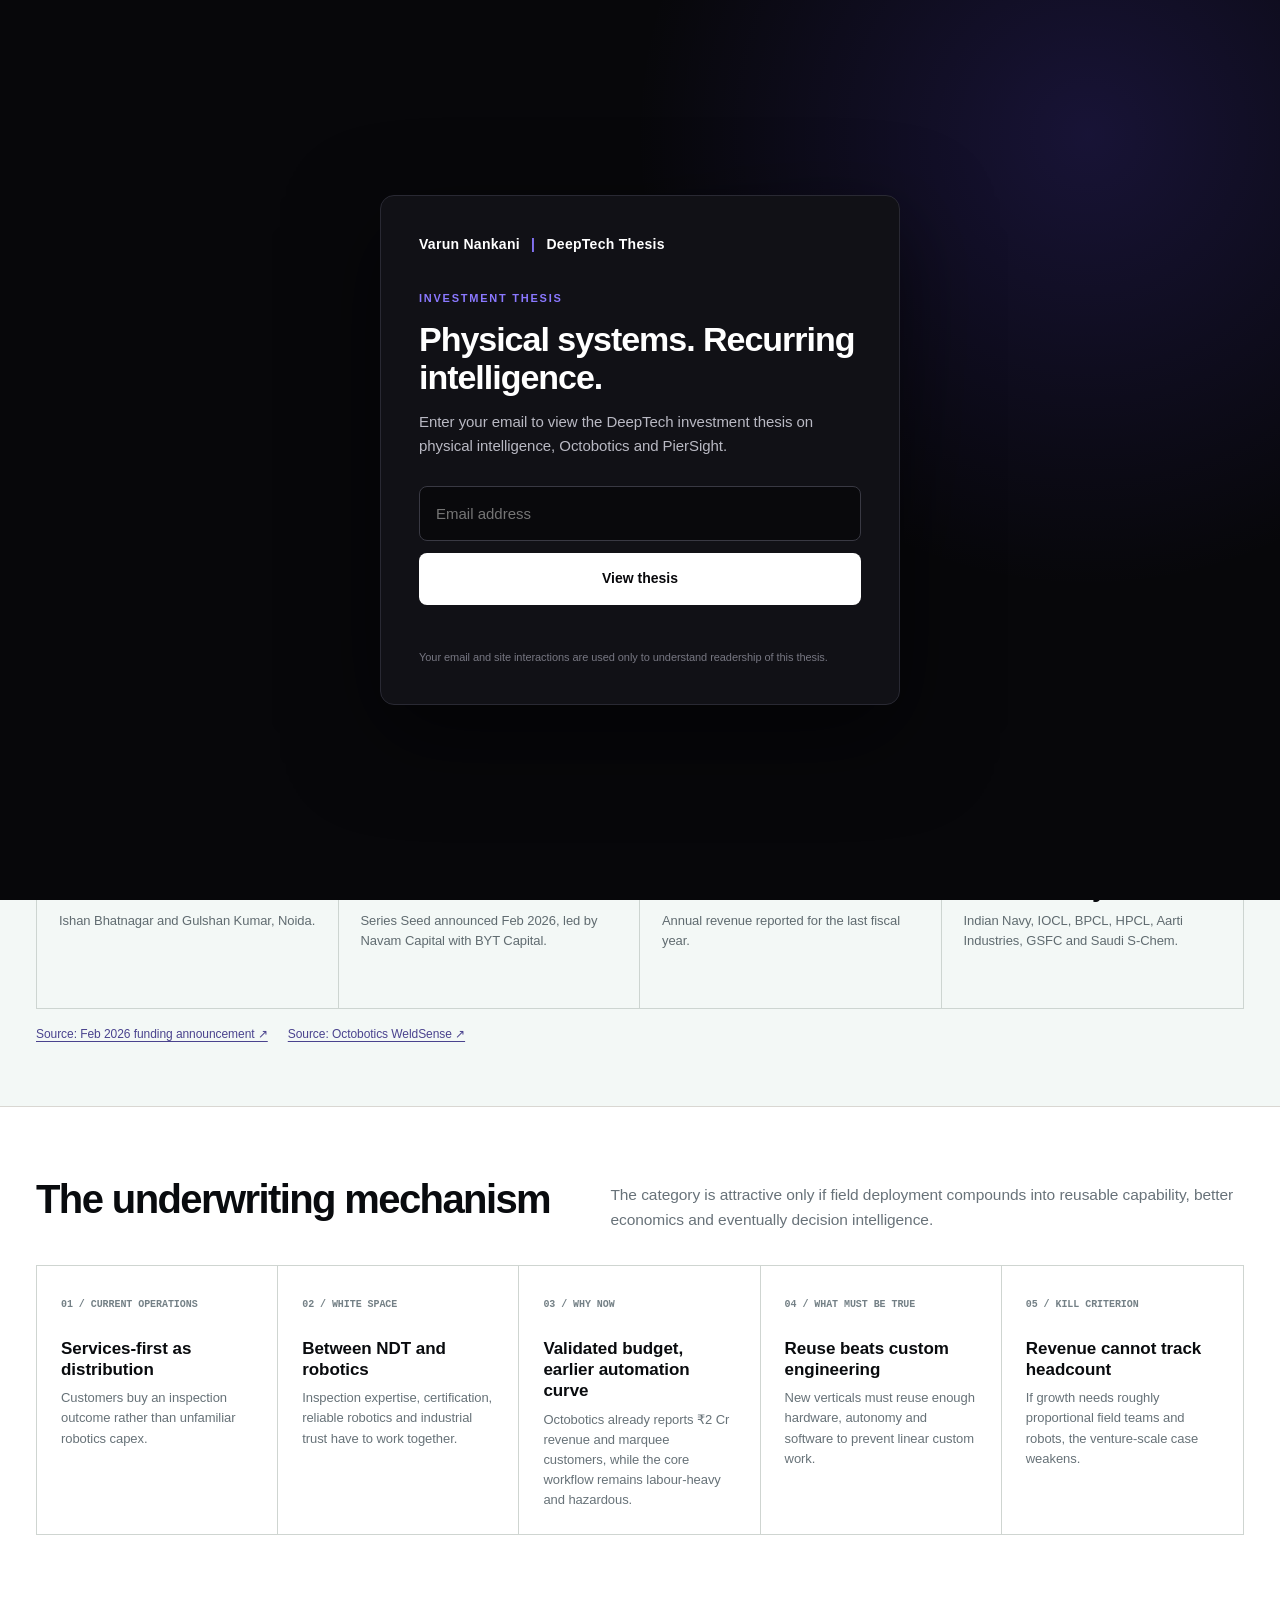
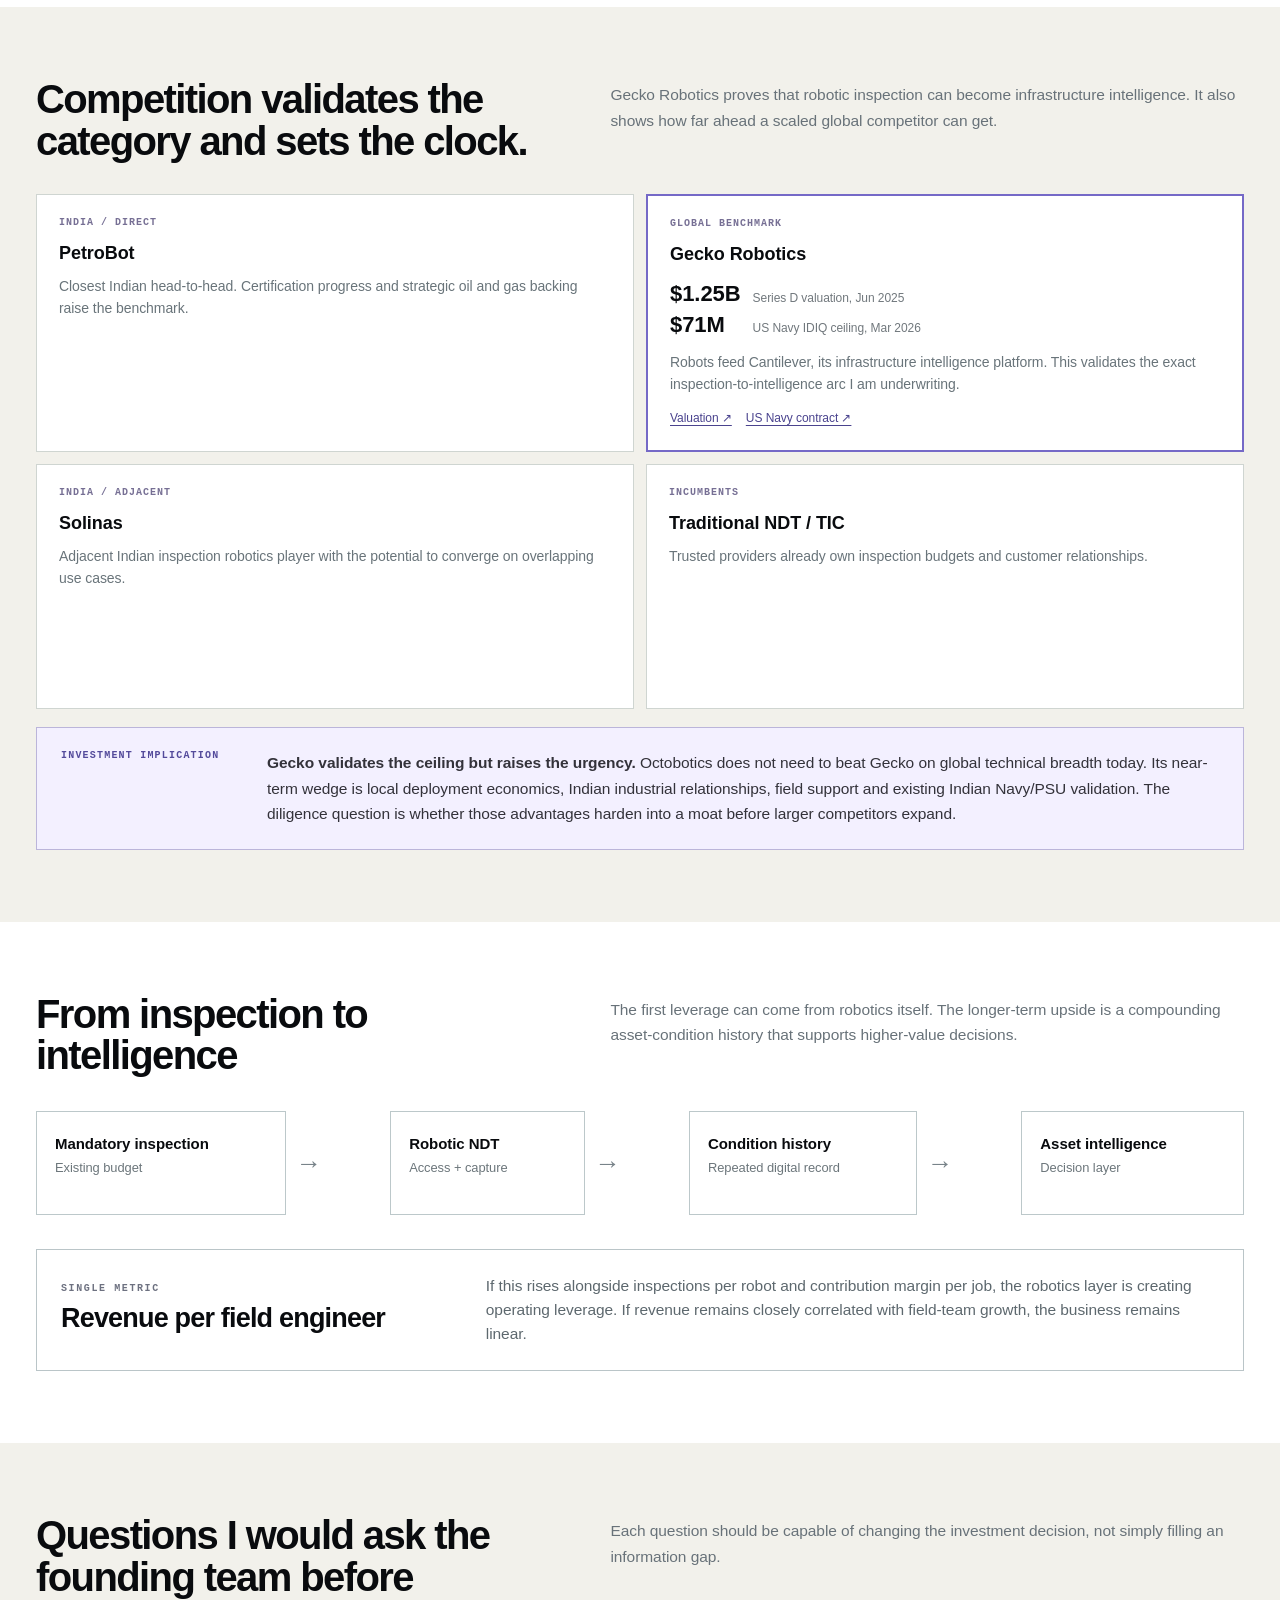
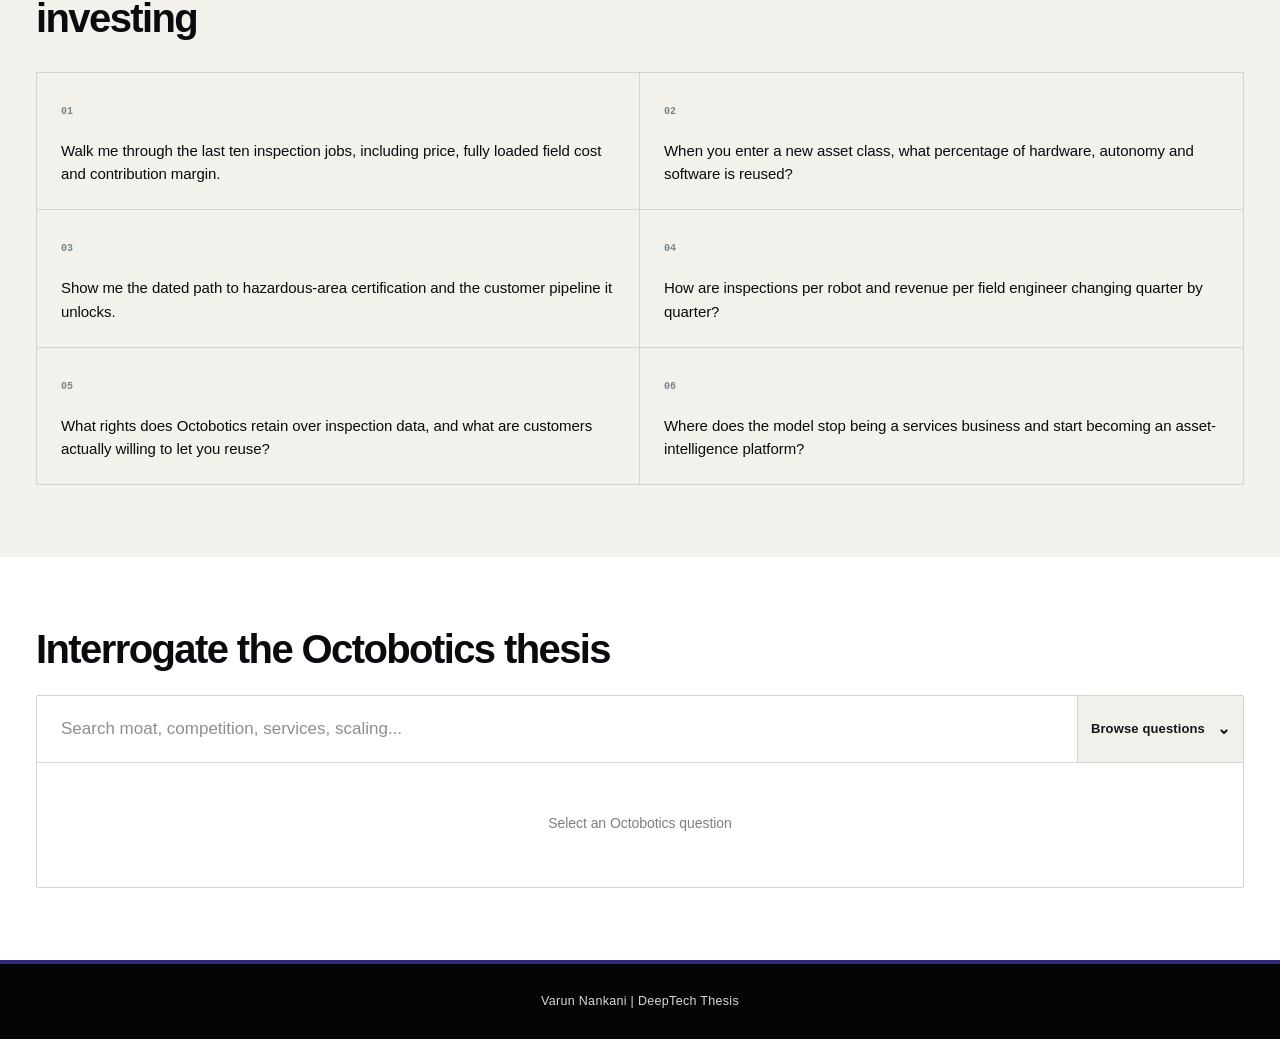
==== commit 0c412058: "Update octobotics.html" ====
--- a/octobotics.html
+++ b/octobotics.html
@@ -1,4 +1,16 @@
-<!doctype html><html lang="en"><head><meta charset="utf-8"><meta name="viewport" content="width=device-width,initial-scale=1"><title>Octobotics Investment Deep Dive</title><link rel="stylesheet" href="styles.css"></head><body>
+<!doctype html><html lang="en"><head><meta charset="utf-8"><meta name="viewport" content="width=device-width,initial-scale=1"><title>Octobotics Investment Deep Dive</title><link rel="stylesheet" href="styles.css">
+
+<script>
+    !function(t,e){var o,n,p,r;e.__SV||(window.posthog && window.posthog.__loaded)||(window.posthog=e,e._i=[],e.init=function(i,s,a){function g(t,e){var o=e.split(".");2==o.length&&(t=t[o[0]],e=o[1]),t[e]=function(){t.push([e].concat(Array.prototype.slice.call(arguments,0)))}}p||((p=t.createElement("script")).type="text/javascript",p.crossOrigin="anonymous",p.async=!0,p.src=s.api_host.replace(".i.posthog.com","-assets.i.posthog.com")+"/static/array.js",p.onerror=function(){p=null},(r=t.getElementsByTagName("script")[0]).parentNode.insertBefore(p,r));var u=e;for(void 0!==a?u=e[a]=[]:a="posthog",u.people=u.people||[],Object.defineProperty(u,"toString",{configurable:!0,enumerable:!0,writable:!0,value:function(t){var e="posthog";return"posthog"!==a&&(e+="."+a),t||(e+=" (stub)"),e}}),Object.defineProperty(u.people,"toString",{configurable:!0,enumerable:!0,writable:!0,value:function(){return u.toString(1)+".people (stub)"}}),o="mu yu bu Su init Vu Gu zu Uu Ku il Wu Yu ju rh oh ah uh hh dh capture getExtension Zu pu gh calculateEventProperties ph register register_once register_for_session unregister unregister_for_session Hu mh getFeatureFlag getFeatureFlagPayload getFeatureFlagResult getAllFeatureFlags isFeatureEnabled reloadFeatureFlags updateFlags updateEarlyAccessFeatureEnrollment getEarlyAccessFeatures on onFeatureFlags onSurveysLoaded onSessionId getSurveys getActiveMatchingSurveys renderSurvey displaySurvey cancelPendingSurvey canRenderSurvey canRenderSurveyAsync wh identify setPersonProperties unsetPersonProperties group resetGroups setPersonPropertiesForFlags resetPersonPropertiesForFlags setGroupPropertiesForFlags resetGroupPropertiesForFlags reset kh shutdown setIdentity clearIdentity get_distinct_id getGroups get_session_id get_session_replay_url alias set_config startSessionRecording stopSessionRecording sessionRecordingStarted captureException addExceptionStep captureLog startExceptionAutocapture stopExceptionAutocapture loadToolbar get_property getSessionProperty yh ih createPersonProfile setInternalOrTestUser bh xu Cu opt_in_capturing opt_out_capturing has_opted_in_capturing has_opted_out_capturing get_explicit_consent_status is_capturing clear_opt_in_out_capturing th debug nl Os getPageViewId captureTraceFeedback captureTraceMetric Du".split(" "),n=0;n<o.length;n++)g(u,o[n]);e._i.push([i,s,a])},e.__SV=1)}(document,window.posthog||[]);
+
+    posthog.init('phc_nBh9euL3bdBrzmG7LGq3WM3wFq6N2qHKkoE3vjwVrTuc', {
+        api_host: 'https://us.i.posthog.com',
+        defaults: '2026-05-30',
+        person_profiles: 'identified_only'
+    });
+</script>
+
+</head><body>
 <header class="company-nav thesis-nav"><div class="nav-inner"><a class="thesis-brand" href="index.html" aria-label="Homepage"><span class="brand-name">Varun Nankani</span><span class="brand-separator">|</span><span class="brand-subtitle">DeepTech Thesis</span></a><nav class="nav-links"><a href="#case">Investment case</a><a href="#proof">Traction</a><a href="#underwriting">Underwriting</a><a href="#competition">Competition</a><a href="#scale">Scale test</a><a href="#founders">Founder room</a><a href="#questions">Questions</a><a href="piersight.html">PierSight ↗</a></nav></div><div class="thesis-band" aria-hidden="true"></div></header>
 <main>
 <section class="company-hero octo-hero" id="case"><div class="shell company-hero-grid"><div><span class="eyebrow" style="color:#08715f">OCTOBOTICS / ROBOTIC NDT</span><h1>From robotic NDT to asset intelligence.</h1><p class="lede">My investment case starts with an existing mandatory inspection budget, not a speculative new market. The question is whether robotics can create enough operating leverage to turn field services into an asset-integrity platform.</p><div class="metric-strip"><div><span>STAGE</span><b>Series Seed</b></div><div><span>KEY TEST</span><b>Revenue / field engineer</b></div><div><span>UPSIDE</span><b>Asset intelligence</b></div></div></div><div class="product-stage"><img src="https://static.wixstatic.com/media/86ebd5_840b65d501dd47fcad5c5bcf7dd6f1ea~mv2.jpg/v1/fill/w_900,h_620,al_c,q_90,enc_avif,quality_auto/roller_1_edited.jpg" alt="Octobotics WeldSense robotic weld inspection system"><div class="caption"><span>WELDSENSE</span><span>UT / PAUT / TOFD</span></div></div></div></section>
@@ -12,4 +24,4 @@
 <section class="content-section" id="scale"><div class="shell"><div class="content-head"><h2>From inspection to intelligence</h2><p>The first leverage can come from robotics itself. The longer-term upside is a compounding asset-condition history that supports higher-value decisions.</p></div><div class="mechanism"><div class="step"><b>Mandatory inspection</b><small>Existing budget</small></div><div class="arrow">→</div><div class="step"><b>Robotic NDT</b><small>Access + capture</small></div><div class="arrow">→</div><div class="step"><b>Condition history</b><small>Repeated digital record</small></div><div class="arrow">→</div><div class="step"><b>Asset intelligence</b><small>Decision layer</small></div></div><div class="key-metric"><div><span class="section-number">SINGLE METRIC</span><strong>Revenue per field engineer</strong></div><p>If this rises alongside inspections per robot and contribution margin per job, the robotics layer is creating operating leverage. If revenue remains closely correlated with field-team growth, the business remains linear.</p></div></div></section>
 <section class="content-section alt" id="founders"><div class="shell"><div class="content-head"><h2>Questions I would ask the founding team before investing</h2><p>Each question should be capable of changing the investment decision, not simply filling an information gap.</p></div><div class="founder-grid"><article><span>01</span><p>Walk me through the last ten inspection jobs, including price, fully loaded field cost and contribution margin.</p></article><article><span>02</span><p>When you enter a new asset class, what percentage of hardware, autonomy and software is reused?</p></article><article><span>03</span><p>Show me the dated path to hazardous-area certification and the customer pipeline it unlocks.</p></article><article><span>04</span><p>How are inspections per robot and revenue per field engineer changing quarter by quarter?</p></article><article><span>05</span><p>What rights does Octobotics retain over inspection data, and what are customers actually willing to let you reuse?</p></article><article><span>06</span><p>Where does the model stop being a services business and start becoming an asset-intelligence platform?</p></article></div></div></section>
 <section class="content-section" id="questions"><div class="shell"><div class="company-qa-heading"><h2>Interrogate the Octobotics thesis</h2></div><div class="qa-widget company-qa octo" data-scope="Octobotics"><div class="qa-shell"><div class="qa-search-row"><input class="qa-input" placeholder="Search moat, competition, services, scaling..."><button class="browse-btn" type="button">Browse questions <span>⌄</span></button><div class="qa-dropdown" hidden><div class="qa-tabs"><button class="qa-tab active" data-filter="Octobotics">Octobotics</button></div><div class="qa-options"></div></div></div><div class="answer-panel"><div class="answer-empty">Select an Octobotics question</div></div></div></div></div></section>
-</main><footer class="footer thesis-footer"><div class="shell footer-single">Varun Nankani | DeepTech Thesis</div></footer><script src="questions.js"></script><script src="app.js"></script></body></html>+</main><footer class="footer thesis-footer"><div class="shell footer-single">Varun Nankani | DeepTech Thesis</div></footer><script src="questions.js"></script><script src="app.js"></script><script src="visitor-gate.js"></script></body></html>
